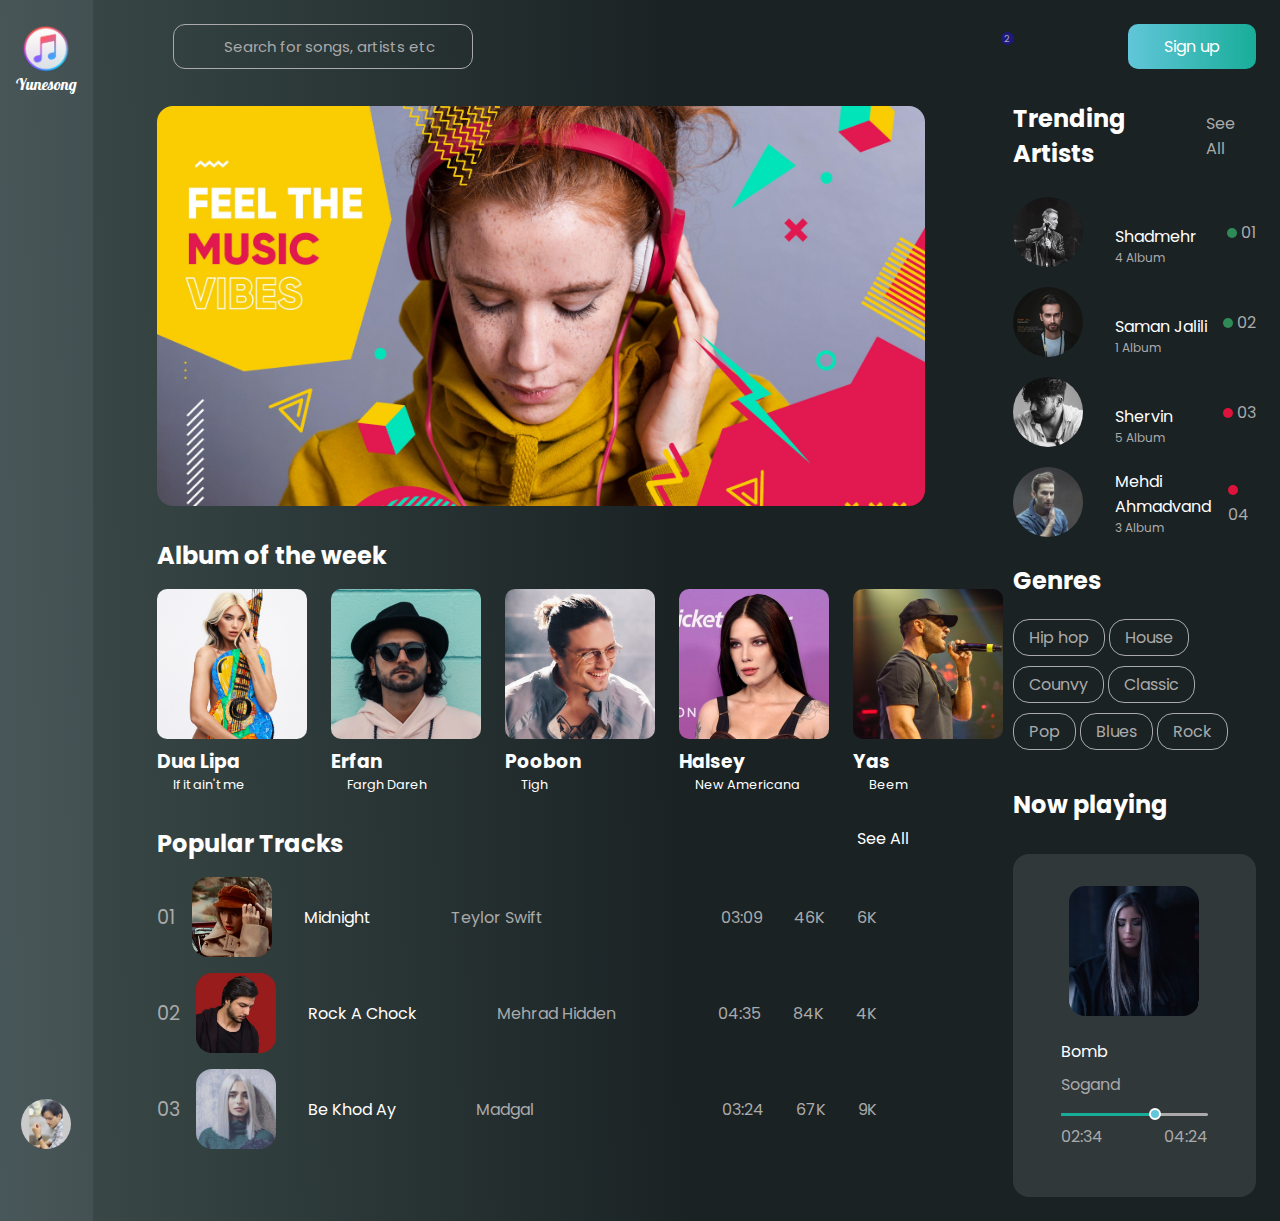
==== index.html @ 443ab4d2 "first change" ====
<!DOCTYPE html>
<html lang="en">
<head>
    <meta charset="UTF-8">
    <meta http-equiv="X-UA-Compatible" content="IE=edge">
    <meta name="viewport" content="width=device-width, initial-scale=1.0">
    <title>Song Website</title>
    <link rel="stylesheet" href="css/style.css">
    <link rel="stylesheet" href="https://cdnjs.cloudflare.com/ajax/libs/font-awesome/6.3.0/css/all.min.css" integrity="sha512-SzlrxWUlpfuzQ+pcUCosxcglQRNAq/DZjVsC0lE40xsADsfeQoEypE+enwcOiGjk/bSuGGKHEyjSoQ1zVisanQ==" crossorigin="anonymous" referrerpolicy="no-referrer" />

</head>
<body>
    <div class="main">
        <div class="sidebar">
            <div class="sidebar_first">
                <div class="logo">  
                    <img src="apple-music-logo-circle-png-28.png" alt="this is a logo">
                    <span class="logo_title">Yunesong</span>
                </div> 
                <ul class="menu">
                    <li><i class="fa-solid fa-house house"></i></li>
                    <li><i class="fa-solid fa-compass"></i></li>
                    <li><i class="fa-solid fa-music"></i></li>
                    <li><i class="fa-solid fa-circle-user"></i></li>
                    <li><i class="fa-solid fa-microphone-lines"></i></li>
                    <li><i class="fa-solid fa-radio"></i></li>
                    <li><i class="fa-solid fa-circle-info"></i></li>
                </ul>
            </div>
            <div class="sidbar_last">
                <div class="profile">
                    <img src="IMG_20220908_030249_601.jpg" alt="this is my profile">
                    <i class="fa-solid fa-door-open"></i>
                </div>
            </div>
        </div>
        <div class="content">
            <div class="search_box">
                <div class="directions">
                    <i class="fa-solid fa-chevron-left"></i>
                    <i class="fa-solid fa-chevron-right"></i>
                </div>
                <div class="form">
                    <i class="fa-solid fa-magnifying-glass search_icon"></i>
                    <input type="search" id="search" name="search" placeholder="Search for songs, artists etc">
                </div>
            </div>
            <div class="main_image"></div>
            <div class="week_album">
                <h2>Album of the week</h2>
                <div class="albums">
                    <div class="single_album">
                        <div class="image_album">
                            <img src="elm050120fobcover0004a-1585330301.jpg" alt="this is a album">
                        </div>
                        <h3>Dua Lipa</h3>
                        <p>If it ain't me</p>
                    </div>
                    <div class="single_album">
                        <div class="image_album">
                            <img src="unnamed.jpg" alt="this is a album">
                        </div>
                        <h3>Erfan</h3>
                        <p>Fargh Dareh</p>
                    </div>
                    <div class="single_album">
                        <div class="image_album">
                            <img src="0b66f3ccb36641d285b8e84d7619d5ed.png" alt="this is a album">
                        </div>
                        <h3>Poobon</h3>
                        <p>Tigh</p>
                    </div>
                    <div class="single_album">
                        <div class="image_album">
                            <img src="halsey-attends-the-2022-bud-light-super-bowl-music-fest-at-crypto.com-arena-in-los-angeles-100222_5.jpg" alt="this is a album">
                        </div>
                        <h3>Halsey</h3>
                        <p>New Americana</p>
                    </div>
                    <div class="single_album">
                        <div class="image_album">
                            <img src="Yas,_Iranian_rapper_live_in_2018_05_(cropped).jpg" alt="this is a album">
                        </div>
                        <h3>Yas</h3>
                        <p>Beem</p>
                    </div>
                    <div class="next_album">
                        <i class="fa-solid fa-chevron-right"></i>  
                    </div>
                </div>
            </div>
            <div class="pop_tracks">
                <div class="title_tracks">    
                    <h2>Popular Tracks</h2>
                    <p>See All</p>
                </div>
                <div class="part_tracks">
                    <div class="popsong_info">
                        <div class="popsong_name">
                            <span>01</span>
                            <div>
                                <img src="cc05201a-9a43-424a-b005-012ad7b79bae-TS_Red_Cover.webp" alt="">
                            </div>
                            <p>Midnight</p>
                        </div>
                        <p class="popsinger_name">Teylor Swift</p>
                    </div>
                    <div class="popsong_user">
                        <div>
                            <i class="fa-solid fa-clock"></i>
                            <span>03:09</span>
                        </div>
                        <div>
                            <i class="fa-solid fa-headphones"></i>
                            <span>46K</span>
                        </div>
                        <div>
                            <i class="fa-regular fa-heart"></i>
                            <span>6K</span>
                        </div>
                        <div>
                            <i class="fa-regular fa-circle-play circle-play"></i>
                        </div>
                    </div>
                </div>
                <div class="part_tracks">
                    <div class="popsong_info">
                        <div class="popsong_name">
                            <span>02</span>
                            <div>
                                <img src="mehrad-hidden-6ec58e5d37ed8d9-photo.jpg" alt="">
                            </div>
                            <p>Rock A Chock</p>
                        </div>
                        <p class="popsinger_name">Mehrad Hidden</p>
                    </div>
                    <div class="popsong_user">
                        <div>
                            <i class="fa-solid fa-clock"></i>
                            <span>04:35</span>
                        </div>
                        <div>
                            <i class="fa-solid fa-headphones"></i>
                            <span>84K</span>
                        </div>
                        <div>
                            <i class="fa-regular fa-heart"></i>
                            <span>4K</span>
                        </div>
                        <div>
                            <i class="fa-regular fa-circle-play circle-play"></i>
                        </div>
                    </div>
                </div>
                <div class="part_tracks">
                    <div class="popsong_info">
                        <div class="popsong_name">
                            <span>03</span>
                            <div>
                                <img src="madgal-new-player.jpg" alt="">
                            </div>
                            <p>Be Khod Ay</p>
                        </div>
                        <p class="popsinger_name">Madgal</p>
                    </div>
                    <div class="popsong_user">
                        <div>
                            <i class="fa-solid fa-clock"></i>
                            <span>03:24</span>
                        </div>
                        <div>
                            <i class="fa-solid fa-headphones"></i>
                            <span>67K</span>
                        </div>
                        <div>
                            <i class="fa-regular fa-heart"></i>
                            <span>9K</span>
                        </div>
                        <div>
                            <i class="fa-regular fa-circle-play circle-play"></i>
                        </div>
                    </div>
                </div>
            </div>
        </div>
        <div class="guide">
            <div class="info">
                <div class="sett_notif">
                    <span class="notif">
                        <i class="fa-solid fa-bell bell"></i>
                        <span>2</span>
                    </span>
                    <span class="setting"><i class="fa-solid fa-gear"></i></span>
                </div>
                <button type="button" class="signup">Sign up</button>
            </div>
            <div class="trend">
                <div class="trend_title">
                    <h2>Trending Artists</h2>
                    <span>See All</span>
                </div>
                <div class="artist">
                    <div class="artist_picture">
                        <img src="Shadmehr.jpg" alt="">
                        <div class="artist_info">
                            <p>Shadmehr</p>
                            <p>4 Album</p>
                        </div>
                    </div>
                    <div class="artist_number">
                        <span class="circle"></span>
                        <span>01</span>
                    </div>
                </div>
                <div class="artist">
                    <div class="artist_picture">
                        <img src="artworks-000437897868-jsxfwo-t500x500.jpg" alt="">
                        <div class="artist_info">
                            <p>Saman Jalili</p>
                            <p>1 Album</p>
                        </div>
                    </div>
                    <div class="artist_number">
                        <span class="circle"></span>
                        <span>02</span>
                    </div>
                </div>
                <div class="artist">
                    <div class="artist_picture"> 
                        <img src="channels4_profile.jpg" alt="">
                        <div class="artist_info">
                            <p>Shervin</p>
                            <p>5 Album</p>
                        </div>
                    </div>
                    <div class="artist_number">
                        <span class="circle" style="background-color: crimson;"></span>
                        <span>03</span>
                    </div> 
                </div>
                <div class="artist">
                    <div class="artist_picture">
                        <img src="ab6761610000e5eb163addab2f22fd4e97300a6f.jpg" alt="">
                        <div class="artist_info">
                            <p>Mehdi Ahmadvand</p>
                            <p>3 Album</p>
                        </div>
                    </div>
                    <div class="artist_number">
                        <span class="circle" style="background-color: crimson;"></span>
                        <span>04</span>
                    </div>
                </div>
            </div>
            <div class="genres">
                <h2 class="genres_title">Genres</h2>
                <span>Hip hop</span>
                <span>House</span>
                <span>Counvy</span>
                <span>Classic</span>
                <span>Pop</span>
                <span>Blues</span>
                <span>Rock</span>
            </div>
            <div class="now_playing">
                <h2 class="now_playing_title">Now playing</h2>
                <div class="music_player">
                    <div class="music_cover">
                        <img src="channels4_profile (1).jpg" alt="">
                    </div>
                    <div class="music_info">
                        <div class="music_name">Bomb</div>
                        <div class="music_singer">
                            <div class="singer_name">Sogand</div>
                            <div class="like_download">
                                <i class="fa-solid fa-download"></i>
                                <i class="fa-solid fa-heart like_button"></i>
                            </div>
                        </div>
                    </div>
                    <div class="music_main">
                        <div class="progress_tape">
                            <span class="circle_tape"></span>
                            <span class="main_progress"></span>
                        </div>
                        <div class="music_time">
                            <span class="start">02:34</span>
                            <span class="end">04:24</span>
                        </div>
                        <div class="music_control">
                            <i class="fa-solid fa-shuffle"></i>
                            <i class="fa-solid fa-backward-step"></i>
                            <i class="fa-regular fa-circle-pause pause"></i>
                            <i class="fa-solid fa-forward-step"></i>
                            <i class="fa-solid fa-repeat"></i>
                        </div>
                    </div>
                </div>
            </div>
        </div>
    </div>
    <!-- <i class="fa-solid fa-gear"></i>
    <i class="fa-solid fa-bell"></i>
    <i class="fa-solid fa-magnifying-glass"></i>
    <i class="fa-solid fa-chevron-left"></i>
    <i class="fa-solid fa-chevron-right"></i>
    <i class="fa-solid fa-house"></i>
    <i class="fa-solid fa-compass"></i>
    <i class="fa-solid fa-folder-music"></i>
    <i class="fa-solid fa-music"></i>
    <i class="fa-solid fa-square-user"></i>
    <i class="fa-solid fa-microphone-lines"></i>
    <i class="fa-solid fa-radio"></i>
    <i class="fa-solid fa-door-open"></i>
    <i class="fa-solid fa-headphones"></i>
    <i class="fa-solid fa-heart"></i>
    <i class="fa-solid fa-clock"></i>
    <i class="fa-regular fa-circle-play"></i>
    <i class="fa-regular fa-heart"></i>
    <i class="fa-regular fa-circle-pause"></i>
    <i class="fa-solid fa-forward-step"></i>
    <i class="fa-solid fa-backward-step"></i>
    <i class="fa-solid fa-repeat"></i>
    <i class="fa-solid fa-shuffle"></i>
    <i class="fa-solid fa-download"></i> -->
</body>
</html>
---- css/style.css ----
@import url('https://fonts.googleapis.com/css2?family=Poppins:wght@100;200;300;400;500;600;700;800;900&display=swap');
@import url('https://fonts.googleapis.com/css2?family=Lobster&display=swap');
* {
    margin: 0;
    padding: 0;
    box-sizing: border-box;
}

body {
    font-family: 'Poppins', sans-serif;
}

.main {
    background-image: linear-gradient(89deg, rgb(61, 77, 76) 0%, rgb(26, 34, 36) 53%);
    /* height: 100vh; */
    display: flex;
    /* width: 100%; */
}

.sidebar {
    display: flex;
    flex-direction: column;
    align-items: center;
    justify-content: space-between;
    width: 10%;
    padding: 1.5rem 0 2.5rem 0;
    background-color: rgba(175, 174, 204, 0.1);
}

.logo {
    cursor: pointer;
    display: flex;
    flex-direction: column;
    align-items: center;
}

.logo img {
    width: 50px;
}

.logo .logo_title {
    font-family: 'Lobster';
    color: #fff;
}

.sidebar .sidebar_first .menu {
    display: flex;
    flex-direction: column;
    align-items: center;
    /* padding: 1rem; */
    list-style-type: none;
    margin: 2rem 0;
}

.sidebar .profile {
    display: flex;
    flex-direction: column;
    align-items: center;
    margin-top: 4rem;
}

.sidebar .profile img {
    cursor: pointer;
    width: 50px;
    border-radius: 50%;
    margin: 2rem 0;
}

.sidebar .menu li {
    margin: 1rem 0;
    cursor: pointer;
}

.sidebar .menu li:hover i {
    color: #61c6d9;
}

.sidebar .menu i {
    color: #e2e5de;
    font-size: 1.3rem;
    transition: 0.2s;
}

/* .sidebar .menu .house {
    color: #61c6d9;
} */

.sidebar .profile i {
    cursor: pointer;
    color: #e2e5de;
    font-size: 1.3rem;
}

.content {
    width: 60%;
    margin: 0 4rem;
    padding: 1.5rem 0;
}

.content .main_image {
    width: 100%;
    height: 400px;
    background-image: url('../4361133.jpg');
    background-repeat: no-repeat;
    background-size: cover;
    border-radius: 1rem;
}

.content .week_album {
    color: #fff;
    margin-top: 2rem;
}

.week_album h2 {
    margin-bottom: 1rem;
}

.content .week_album .albums .single_album {
    margin-right: 1.5rem;
}

.single_album .image_album {
    width: 150px;
    height: 150px;
    overflow: hidden;
    border-radius: 10px;
}

.single_album h3 {
    margin-top: 0.5rem;
}

.single_album .image_album img {
    width: 150px;
}

.single_album p {
    font-size: 0.8rem;
}

.content .week_album .albums {
    display: flex;
}

.albums .next_album {
    width: 50px;
    height: 150px;
    background: rgba( 255, 255, 255, 0.1 );
    box-shadow: 0 8px 32px 0 rgba( 31, 38, 135, 0.37 );
    backdrop-filter: blur( 9.5px );
    -webkit-backdrop-filter: blur( 9.5px );
    border-radius: 5px;
    color: #aaaaaa;
    font-size: 1.3rem;
    text-align: center;
    line-height: 150px;
    cursor: pointer;
}

.content .pop_tracks {
    margin-top: 2rem;
}

.pop_tracks > div {
    margin: 1rem 0;
}

.pop_tracks .title_tracks {
    display: flex;
    justify-content: space-between;
    color: #fff;
}

.pop_tracks .part_tracks {
    display: flex;
    justify-content: space-between;
    color: #aaaaaa;
}

.pop_tracks .part_tracks .popsong_info {
    display: flex;
    align-items: center;
}

.popsong_info .popsinger_name {
    margin: 0 4rem;
}

.popsong_info .popsong_name {
    display: flex;
    align-items: center;
}

.popsong_name div, p {
    margin: 0 1rem;
}

.popsong_name span {
    font-size: 1.2rem;
}

.popsong_name p {
    color: #fff;
}

.popsong_name div {
    width: 80px;
    height: 80px;
    background-size: cover;
    overflow: hidden;
    border-radius: 1rem;
}

.popsong_name img {
    width: 80px;
}

.part_tracks .popsong_user {
    display: flex;
    align-items: center;
}

.popsong_user i {
    cursor: pointer;
}

.popsong_user div {
    margin: 0 1rem;
}

.popsong_user .circle-play {
    font-size: 2rem;
}

.search_box {
    display: flex;
    align-items: center;
    margin-bottom: 2rem ;
}

.search_box .form {
    position: relative;
    height: 50px;
    width: 300px;
}

.search_box .form .search_icon {
    cursor: pointer;
    position: absolute;
    left: 30px;
    top: 14px;
    z-index: 1;
}

#search {
    padding: 10px 10px 10px 50px;
    margin: 0 1rem;
    position: absolute;
    left: 0;
    top: 0;
    font-size: 15px;
    font-family: 'Poppins', sans-serif;
    border-radius: 12px;
    width: 300px;
    background-color: transparent;
    border: 1px solid #aaaaaa;
    outline: none;
    color: #fff;
}

::placeholder {
    color: #aaaaaa;
}

.search_box i {
    color: #aaaaaa;
    font-size: 1.1rem;
}

.guide {
    /* display: flex;
    flex-direction: column;
    align-items: center; */
    width: 30%;
    padding: 1.5rem;
}

.info {
    display: flex;
    align-items: center;
    justify-content: space-between;
}

.info .sett_notif > span {
    margin-right: 1.5rem;
}

.info .signup {
    cursor: pointer;
    border: none;
    background-image: linear-gradient(90deg, #61c6d9, #18ad99);
    font-family: 'Poppins';
    font-size: 1rem;
    color: #fff;
    padding: 10px 36px;
    border-radius: 10px;
    margin-left: 3rem;
}

.info i {
    font-size: 1.3rem;
    color: #aaaaaa;
    cursor: pointer;
}

.info .notif {
    position: relative;
}

.notif span {
    width: 13px;
    height: 13px;
    background-color: rgb(29, 25, 125);
    color: #aaaaaa;
    font-size: 0.6rem;
    border-radius: 50%;
    text-align: center;
    line-height: 13px;
    position: absolute;
    right: -1px;
    top: -5px;
}

.trend {
    width: 100%;
    display: flex;
    flex-direction: column;
}

.trend .trend_title {
    display: flex;
    justify-content: space-between;
    align-items: center;
    margin: 2rem 0 1rem 0;
}

.trend_title h2 {
    color: #fff;
}

.trend_title span {
    color: #aaaaaa;
}

.trend .artist {
    width: 100%;
    height: 100px;
    display: flex;
    justify-content: space-between;
    align-items: center;
    height: 80px;
    margin: 5px 0;
}

.artist .artist_picture {
    display: flex;
    align-items: flex-end;
}

.artist .artist_picture .artist_info p:last-child {
    font-size: 12px;
}

.artist .artist_number:last-child {
    color: #aaaaaa;
}

.artist .artist_number .circle {
    display: inline-block;
    width: 10px;
    height: 10px;
    border-radius: 50%;
    background-color: seagreen;
}

.trend .artist .artist_picture img {
    width: 70px;
    border-radius: 50%;
    margin-right: 1rem;
}

.artist .artist_info :last-child {
    color: #aaaaaa;
}

.artist .artist_info :first-child {
    color: #fff;
}

.genres {
    
}

.genres h2 {
    color: #fff;
    margin: 1rem 0;
}

.genres span {
    cursor: pointer;
    display: inline-block;
    color: #aaaaaa;
    border: 1px solid #aaaaaa;
    border-radius: 1rem;
    padding: 5px 15px;
    margin: 5px 0;
    font-size: 16px;
    transition: 0.2s;
}
.genres span:hover {
    background-color: #18ad99;
    border: none;
    color: #fff;
}


.now_playing {
   /* margin-top: 4rem;  */
}

.now_playing .now_playing_title {
    color: #fff;
    margin: 2rem 0;
}

.music_player {
    width: 100%;
    padding: 2rem 3rem;
    border-radius: 1rem;
    text-align: center;
    background-color: rgba( 255, 255, 255, 0.1 );
}

.music_player i {
    cursor: pointer;
}

.music_player .music_cover img {
    width: 130px;
    border-radius: 1rem;
}

.music_info {
    margin: 1rem 0;
}

.music_info .music_name {
    display: flex;
    justify-content: flex-start;
    color: #fff;
    margin: 0.5rem 0;
}

.music_info .music_singer {
    display: flex;
    justify-content: space-between;
    color: #aaaaaa;
}

.music_singer .like_download i {
    margin-left: 0.5rem;
}

.like_download .like_button {
    transition: 0.2s;
}

.like_download .like_button:hover {
    color: #da3135;
}

.progress_tape {
    height: 3px;
    background-color: #aaaaaa;
    border-radius: 1rem;
    position: relative;
}

.progress_tape .circle_tape {
    display: inline-block;
    width: 12px;
    height: 12px;
    border-radius: 50%;
    background-color: #61c6d9;
    border: 2px solid #fff;
    position: absolute;
    top: -5px;
    left: 60%;
}

.progress_tape .main_progress {
    width: 60%;
    height: 3px;
    position: absolute;
    background-color: #18ad99;
    top: 0;
    left: 0;
    border-radius: 1rem 0 0 1rem;
}

.music_main .music_time {
    display: flex;
    justify-content: space-between;
    color: #aaaaaa;
    margin: 0.5rem 0 1rem 0;
}

.music_main .music_control  {
    display: flex;
    justify-content: space-between;
    align-items: center;
    color: #aaaaaa;
}

.music_control i.pause {
    font-size: 2.5rem;
    /* border: 3px solid #61c6d9;
    border-radius: 50%; */
}
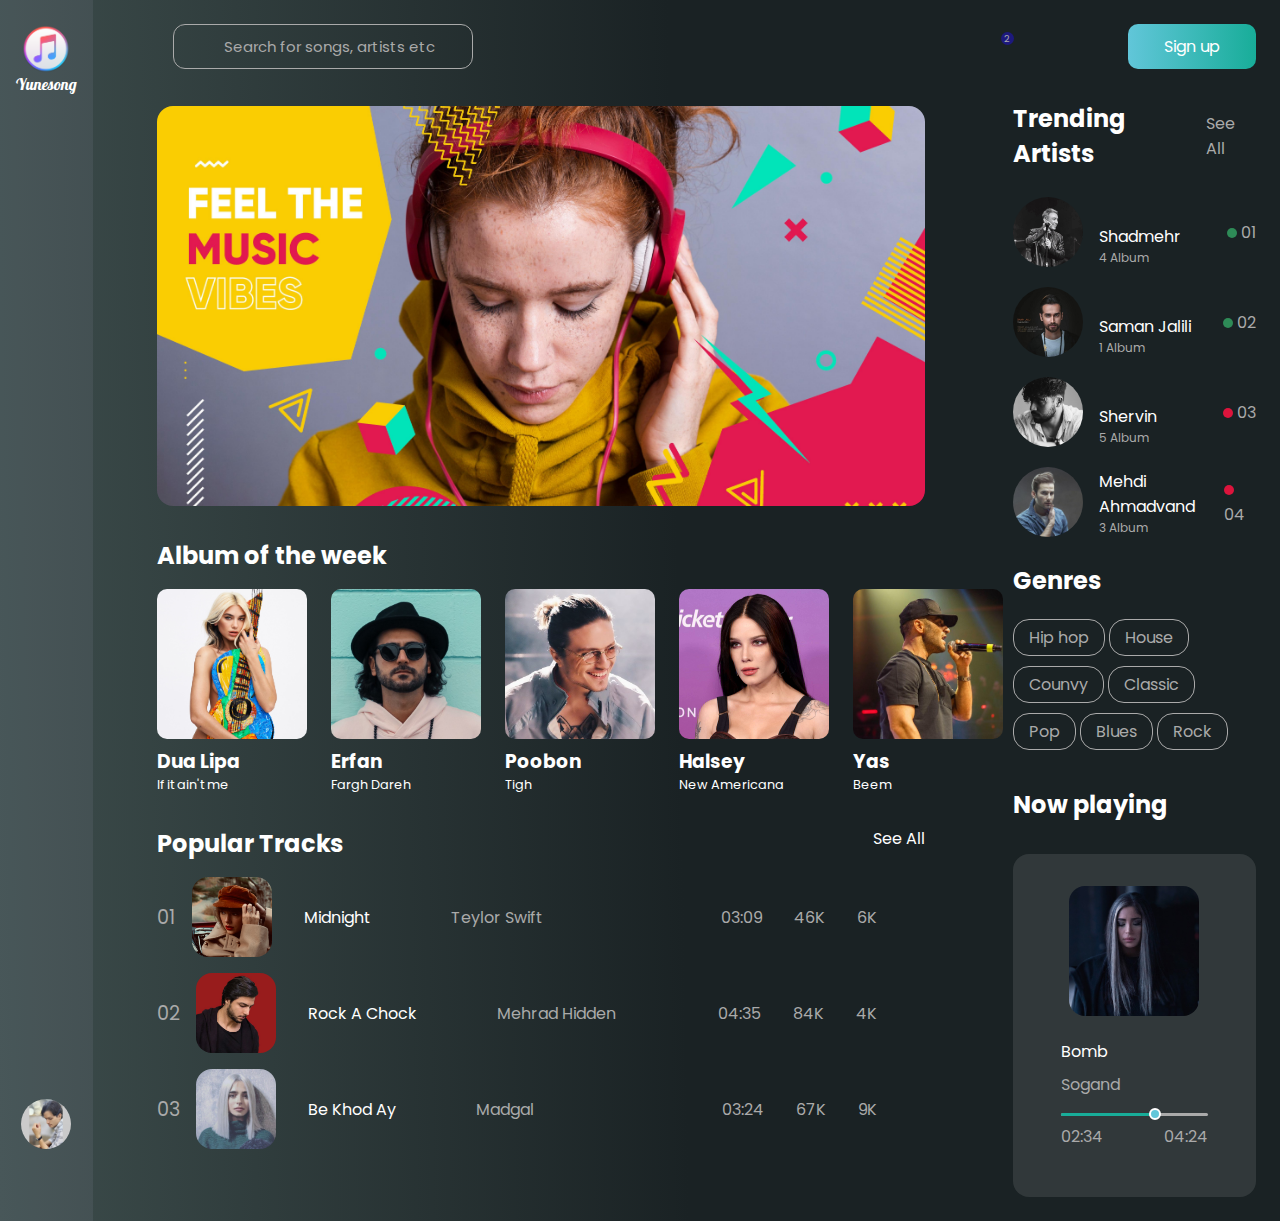
==== commit a3ae8429: "second change" ====
--- a/index.html
+++ b/index.html
@@ -299,29 +299,5 @@
             </div>
         </div>
     </div>
-    <!-- <i class="fa-solid fa-gear"></i>
-    <i class="fa-solid fa-bell"></i>
-    <i class="fa-solid fa-magnifying-glass"></i>
-    <i class="fa-solid fa-chevron-left"></i>
-    <i class="fa-solid fa-chevron-right"></i>
-    <i class="fa-solid fa-house"></i>
-    <i class="fa-solid fa-compass"></i>
-    <i class="fa-solid fa-folder-music"></i>
-    <i class="fa-solid fa-music"></i>
-    <i class="fa-solid fa-square-user"></i>
-    <i class="fa-solid fa-microphone-lines"></i>
-    <i class="fa-solid fa-radio"></i>
-    <i class="fa-solid fa-door-open"></i>
-    <i class="fa-solid fa-headphones"></i>
-    <i class="fa-solid fa-heart"></i>
-    <i class="fa-solid fa-clock"></i>
-    <i class="fa-regular fa-circle-play"></i>
-    <i class="fa-regular fa-heart"></i>
-    <i class="fa-regular fa-circle-pause"></i>
-    <i class="fa-solid fa-forward-step"></i>
-    <i class="fa-solid fa-backward-step"></i>
-    <i class="fa-solid fa-repeat"></i>
-    <i class="fa-solid fa-shuffle"></i>
-    <i class="fa-solid fa-download"></i> -->
 </body>
 </html>--- a/css/style.css
+++ b/css/style.css
@@ -191,7 +191,7 @@
     align-items: center;
 }
 
-.popsong_name div, p {
+.popsong_name div, .popsong_name p {
     margin: 0 1rem;
 }
 
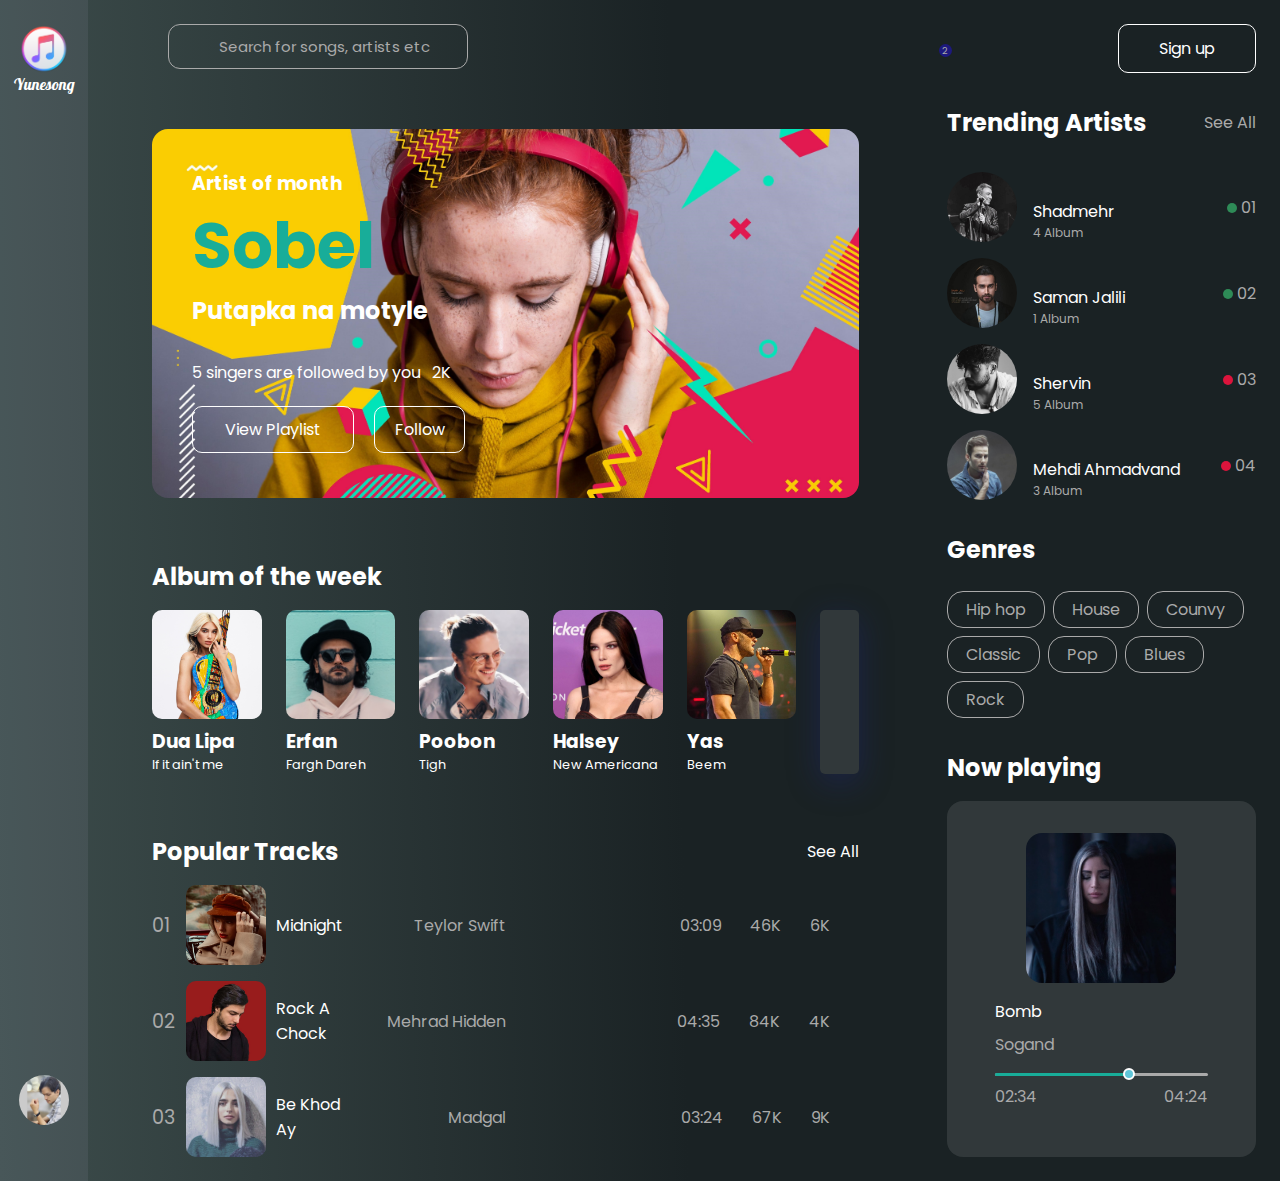
==== commit 1623e179: "source problem change" ====
--- a/index.html
+++ b/index.html
@@ -10,27 +10,27 @@
 
 </head>
 <body>
-    <div class="main">
+    <main class="main">
         <div class="sidebar">
-            <div class="sidebar_first">
+            <div class="sidebar_top">
                 <div class="logo">  
-                    <img src="apple-music-logo-circle-png-28.png" alt="this is a logo">
+                    <img src="images/apple-music-logo-circle-png-28.png" alt="this is a logo">
                     <span class="logo_title">Yunesong</span>
                 </div> 
                 <ul class="menu">
-                    <li><i class="fa-solid fa-house house"></i></li>
-                    <li><i class="fa-solid fa-compass"></i></li>
-                    <li><i class="fa-solid fa-music"></i></li>
-                    <li><i class="fa-solid fa-circle-user"></i></li>
-                    <li><i class="fa-solid fa-microphone-lines"></i></li>
-                    <li><i class="fa-solid fa-radio"></i></li>
-                    <li><i class="fa-solid fa-circle-info"></i></li>
+                    <li><a href="#"><i class="fa-solid fa-house"></i></a></li>
+                    <li><a href="#"><i class="fa-solid fa-compass"></i></a></li>
+                    <li><a href="#"><i class="fa-solid fa-music"></i></a></li>
+                    <li><a href="#"><i class="fa-solid fa-circle-user"></i></a></li>
+                    <li><a href="#"><i class="fa-solid fa-microphone-lines"></i></a></li>
+                    <li><a href="#"><i class="fa-solid fa-radio"></i></a></li>
+                    <li><a href="#"><i class="fa-solid fa-circle-info"></i></a></li>
                 </ul>
             </div>
-            <div class="sidbar_last">
+            <div class="sidebar_bottom">
                 <div class="profile">
-                    <img src="IMG_20220908_030249_601.jpg" alt="this is my profile">
-                    <i class="fa-solid fa-door-open"></i>
+                    <img src="images/IMG_20220908_030249_601.jpg" alt="this is my profile">
+                    <a href="#"><i class="fa-solid fa-door-open"></i></a>
                 </div>
             </div>
         </div>
@@ -41,45 +41,54 @@
                     <i class="fa-solid fa-chevron-right"></i>
                 </div>
                 <div class="form">
-                    <i class="fa-solid fa-magnifying-glass search_icon"></i>
-                    <input type="search" id="search" name="search" placeholder="Search for songs, artists etc">
-                </div>
-            </div>
-            <div class="main_image"></div>
+                    <div class="search_icon"><i class="fa-solid fa-magnifying-glass"></i></div>
+                    <input type="text" id="search" name="search" placeholder="Search for songs, artists etc" autocomplete="off">
+                </div>
+            </div>
+            <div class="main_image">
+                <h3>Artist of month</h3>
+                <h1>Sobel</h1>
+                <h2>Putapka na motyle</h2>                
+                <p class="history">5 singers are followed by you<span><i class="fa-solid fa-heart like_button"></i> 2K</span></p>
+                <div class="buttons">
+                    <a href="#" class="view">View Playlist</a>
+                    <a href="#" class="follow">Follow</a>
+                </div>
+            </div>
             <div class="week_album">
                 <h2>Album of the week</h2>
                 <div class="albums">
                     <div class="single_album">
                         <div class="image_album">
-                            <img src="elm050120fobcover0004a-1585330301.jpg" alt="this is a album">
+                            <img src="images/elm050120fobcover0004a-1585330301.jpg" alt="this is a album">
                         </div>
                         <h3>Dua Lipa</h3>
                         <p>If it ain't me</p>
                     </div>
                     <div class="single_album">
                         <div class="image_album">
-                            <img src="unnamed.jpg" alt="this is a album">
+                            <img src="images/unnamed.jpg" alt="this is a album">
                         </div>
                         <h3>Erfan</h3>
                         <p>Fargh Dareh</p>
                     </div>
                     <div class="single_album">
                         <div class="image_album">
-                            <img src="0b66f3ccb36641d285b8e84d7619d5ed.png" alt="this is a album">
+                            <img src="images/0b66f3ccb36641d285b8e84d7619d5ed.png" alt="this is a album">
                         </div>
                         <h3>Poobon</h3>
                         <p>Tigh</p>
                     </div>
                     <div class="single_album">
                         <div class="image_album">
-                            <img src="halsey-attends-the-2022-bud-light-super-bowl-music-fest-at-crypto.com-arena-in-los-angeles-100222_5.jpg" alt="this is a album">
+                            <img src="images/halsey-attends-the-2022-bud-light-super-bowl-music-fest-at-crypto.com-arena-in-los-angeles-100222_5.jpg" alt="this is a album">
                         </div>
                         <h3>Halsey</h3>
                         <p>New Americana</p>
                     </div>
                     <div class="single_album">
                         <div class="image_album">
-                            <img src="Yas,_Iranian_rapper_live_in_2018_05_(cropped).jpg" alt="this is a album">
+                            <img src="images/Yas,_Iranian_rapper_live_in_2018_05_(cropped).jpg" alt="this is a album">
                         </div>
                         <h3>Yas</h3>
                         <p>Beem</p>
@@ -97,9 +106,9 @@
                 <div class="part_tracks">
                     <div class="popsong_info">
                         <div class="popsong_name">
-                            <span>01</span>
-                            <div>
-                                <img src="cc05201a-9a43-424a-b005-012ad7b79bae-TS_Red_Cover.webp" alt="">
+                            <div class="song_number">01</div>
+                            <div class="track_image">
+                                <img src="images/cc05201a-9a43-424a-b005-012ad7b79bae-TS_Red_Cover.webp" alt="">
                             </div>
                             <p>Midnight</p>
                         </div>
@@ -126,9 +135,9 @@
                 <div class="part_tracks">
                     <div class="popsong_info">
                         <div class="popsong_name">
-                            <span>02</span>
-                            <div>
-                                <img src="mehrad-hidden-6ec58e5d37ed8d9-photo.jpg" alt="">
+                            <div class="song_number">02</div>
+                            <div class="track_image">
+                                <img src="images/mehrad-hidden-6ec58e5d37ed8d9-photo.jpg" alt="">
                             </div>
                             <p>Rock A Chock</p>
                         </div>
@@ -155,9 +164,9 @@
                 <div class="part_tracks">
                     <div class="popsong_info">
                         <div class="popsong_name">
-                            <span>03</span>
-                            <div>
-                                <img src="madgal-new-player.jpg" alt="">
+                            <div class="song_number">03</div>
+                            <div class="track_image">
+                                <img src="images/madgal-new-player.jpg" alt="">
                             </div>
                             <p>Be Khod Ay</p>
                         </div>
@@ -186,13 +195,13 @@
         <div class="guide">
             <div class="info">
                 <div class="sett_notif">
-                    <span class="notif">
+                    <div class="notif">
                         <i class="fa-solid fa-bell bell"></i>
                         <span>2</span>
-                    </span>
-                    <span class="setting"><i class="fa-solid fa-gear"></i></span>
-                </div>
-                <button type="button" class="signup">Sign up</button>
+                    </div>
+                    <div class="setting"><i class="fa-solid fa-gear"></i></div>
+                </div>
+                <a class="signup">Sign up</a>
             </div>
             <div class="trend">
                 <div class="trend_title">
@@ -201,7 +210,7 @@
                 </div>
                 <div class="artist">
                     <div class="artist_picture">
-                        <img src="Shadmehr.jpg" alt="">
+                        <img src="images/Shadmehr.jpg" alt="">
                         <div class="artist_info">
                             <p>Shadmehr</p>
                             <p>4 Album</p>
@@ -214,7 +223,7 @@
                 </div>
                 <div class="artist">
                     <div class="artist_picture">
-                        <img src="artworks-000437897868-jsxfwo-t500x500.jpg" alt="">
+                        <img src="images/artworks-000437897868-jsxfwo-t500x500.jpg" alt="">
                         <div class="artist_info">
                             <p>Saman Jalili</p>
                             <p>1 Album</p>
@@ -227,46 +236,48 @@
                 </div>
                 <div class="artist">
                     <div class="artist_picture"> 
-                        <img src="channels4_profile.jpg" alt="">
+                        <img src="images/channels4_profile.jpg" alt="">
                         <div class="artist_info">
                             <p>Shervin</p>
                             <p>5 Album</p>
                         </div>
                     </div>
                     <div class="artist_number">
-                        <span class="circle" style="background-color: crimson;"></span>
+                        <span class="circle"></span>
                         <span>03</span>
                     </div> 
                 </div>
                 <div class="artist">
                     <div class="artist_picture">
-                        <img src="ab6761610000e5eb163addab2f22fd4e97300a6f.jpg" alt="">
+                        <img src="images/ab6761610000e5eb163addab2f22fd4e97300a6f.jpg" alt="">
                         <div class="artist_info">
                             <p>Mehdi Ahmadvand</p>
                             <p>3 Album</p>
                         </div>
                     </div>
                     <div class="artist_number">
-                        <span class="circle" style="background-color: crimson;"></span>
+                        <span class="circle"></span>
                         <span>04</span>
                     </div>
                 </div>
             </div>
             <div class="genres">
                 <h2 class="genres_title">Genres</h2>
-                <span>Hip hop</span>
-                <span>House</span>
-                <span>Counvy</span>
-                <span>Classic</span>
-                <span>Pop</span>
-                <span>Blues</span>
-                <span>Rock</span>
+                <div class="genres_box">
+                    <span>Hip hop</span>
+                    <span>House</span>
+                    <span>Counvy</span>
+                    <span>Classic</span>
+                    <span>Pop</span>
+                    <span>Blues</span>
+                    <span>Rock</span>
+                </div>
             </div>
             <div class="now_playing">
                 <h2 class="now_playing_title">Now playing</h2>
                 <div class="music_player">
                     <div class="music_cover">
-                        <img src="channels4_profile (1).jpg" alt="">
+                        <img src="images/channels4_profile (1).jpg" alt="">
                     </div>
                     <div class="music_info">
                         <div class="music_name">Bomb</div>
@@ -298,6 +309,6 @@
                 </div>
             </div>
         </div>
-    </div>
+    </main>
 </body>
 </html>--- a/css/style.css
+++ b/css/style.css
@@ -11,30 +11,29 @@
 }
 
 .main {
-    background-image: linear-gradient(89deg, rgb(61, 77, 76) 0%, rgb(26, 34, 36) 53%);
-    /* height: 100vh; */
-    display: flex;
-    /* width: 100%; */
-}
+    background: linear-gradient(89deg, rgb(61, 77, 76) 0%, rgb(26, 34, 36) 53%);
+    display: flex;
+}
+
+/* start sidebar */
 
 .sidebar {
     display: flex;
     flex-direction: column;
     align-items: center;
     justify-content: space-between;
-    width: 10%;
-    padding: 1.5rem 0 2.5rem 0;
+    flex-basis: 6rem;
+    padding: 1.5rem 0;
     background-color: rgba(175, 174, 204, 0.1);
 }
 
-.logo {
-    cursor: pointer;
+.sidebar_top .logo {
     display: flex;
     flex-direction: column;
     align-items: center;
 }
 
-.logo img {
+.sidebar_top .logo img {
     width: 50px;
 }
 
@@ -43,108 +42,209 @@
     color: #fff;
 }
 
-.sidebar .sidebar_first .menu {
+.sidebar .sidebar_top .menu {
     display: flex;
     flex-direction: column;
     align-items: center;
-    /* padding: 1rem; */
     list-style-type: none;
-    margin: 2rem 0;
-}
-
-.sidebar .profile {
+    margin-top: 3rem;
+}
+
+.sidebar_bottom .profile {
     display: flex;
     flex-direction: column;
     align-items: center;
-    margin-top: 4rem;
-}
-
-.sidebar .profile img {
+}
+
+.sidebar_bottom .profile img {
     cursor: pointer;
     width: 50px;
     border-radius: 50%;
-    margin: 2rem 0;
-}
-
-.sidebar .menu li {
-    margin: 1rem 0;
-    cursor: pointer;
-}
-
-.sidebar .menu li:hover i {
-    color: #61c6d9;
-}
-
-.sidebar .menu i {
+    margin-bottom: 2rem;
+}
+
+.sidebar_top .menu i {
+    margin-bottom: 2rem;
+    cursor: pointer;
     color: #e2e5de;
     font-size: 1.3rem;
     transition: 0.2s;
 }
 
-/* .sidebar .menu .house {
+.sidebar_top .menu i:hover {
     color: #61c6d9;
-} */
-
-.sidebar .profile i {
+}
+
+.sidebar_bottom .profile i {
     cursor: pointer;
     color: #e2e5de;
     font-size: 1.3rem;
 }
 
+.sidebar_bottom .profile i:hover {
+    color: #61c6d9;
+}
+
+/* finish sidebar */
+
+
+/* start content */
+
 .content {
-    width: 60%;
-    margin: 0 4rem;
-    padding: 1.5rem 0;
-}
+    display: flex;
+    flex-direction: column;
+    justify-content: space-between;
+    flex-basis: 70%;
+    padding: 1.5rem 4rem;
+}
+
+/* start search box */
+
+.content .search_box {
+    display: flex;
+    align-items: center;
+}
+
+.search_box .form {
+    position: relative;
+    width: 300px;
+    margin: 0 1rem;
+}
+
+.form #search {
+    width: 100%;
+    padding: 10px;
+    text-indent: 40px;
+    font-size: 15px;
+    font-family: 'Poppins', sans-serif;
+    border-radius: 12px;
+    background-color: transparent;
+    border: 1px solid #aaaaaa;
+    outline: none;
+    color: #fff;
+}
+
+input#search::placeholder {
+    color: #aaaaaa;
+}
+
+
+.search_box .form .search_icon {
+    position: absolute;
+    left: 20px;
+    top: 10px;
+}
+
+.search_box i {
+    cursor: pointer;
+    color: #aaaaaa;
+    font-size: 1.1rem;
+}
+
+/* start main image */
 
 .content .main_image {
-    width: 100%;
-    height: 400px;
-    background-image: url('../4361133.jpg');
+    /* width: 100%; */
+    /* height: 400px; */
+    padding: 2.5rem;
+    background-image: url('../images/4361133.jpg');
     background-repeat: no-repeat;
     background-size: cover;
+    background-position: center;
     border-radius: 1rem;
-}
+    margin: 2rem 0;
+}
+.main_image h2, .main_image h3 {
+    color: #fff;
+}
+
+.main_image h1 {
+    font-size: 4rem;
+    color: #18ad99;
+}
+
+.main_image .history {
+    margin: 2rem 0 1rem 0;
+    color: #fff;
+}
+
+.history span {
+    margin: 0 0.5rem;
+}
+
+.main_image .buttons {
+    padding: 1rem 0;
+}
+
+.buttons a {
+    /* display: inline-block; */
+    position: relative;
+    color: #fff;
+    border: 1px solid #fff;
+    margin-right: 1rem;
+    border-radius: 10px;
+    text-decoration: none;
+    transition: all 0.2s;
+    background: transparent;
+    overflow: hidden;
+}
+
+.buttons .view {
+    padding: 0.7rem 2rem;
+}
+
+.buttons .follow {
+    padding: 0.7rem 1.2rem;
+}
+
+.buttons a:hover {
+    background-color: #61c6d9;
+}
+
+/* start week album */
 
 .content .week_album {
     color: #fff;
-    margin-top: 2rem;
 }
 
 .week_album h2 {
     margin-bottom: 1rem;
 }
 
-.content .week_album .albums .single_album {
+.content .week_album .albums {
+    display: flex;
+}
+
+.week_album .albums .single_album {
     margin-right: 1.5rem;
+    flex-basis: 20%;
+    min-width: 0;
 }
 
 .single_album .image_album {
-    width: 150px;
-    height: 150px;
+    width: 100%;
     overflow: hidden;
     border-radius: 10px;
 }
 
+.image_album img {
+    width: 100%;
+    vertical-align: bottom;
+}
+
 .single_album h3 {
     margin-top: 0.5rem;
 }
 
-.single_album .image_album img {
-    width: 150px;
-}
-
 .single_album p {
     font-size: 0.8rem;
 }
 
-.content .week_album .albums {
-    display: flex;
-}
-
 .albums .next_album {
-    width: 50px;
-    height: 150px;
+    display: flex;
+    justify-content: center;
+    align-items: center;
+    flex-basis: 50px;
     background: rgba( 255, 255, 255, 0.1 );
     box-shadow: 0 8px 32px 0 rgba( 31, 38, 135, 0.37 );
     backdrop-filter: blur( 9.5px );
@@ -152,136 +252,98 @@
     border-radius: 5px;
     color: #aaaaaa;
     font-size: 1.3rem;
-    text-align: center;
-    line-height: 150px;
-    cursor: pointer;
-}
+    cursor: pointer;
+}
+
+/* start popular tracks */
 
 .content .pop_tracks {
     margin-top: 2rem;
 }
 
-.pop_tracks > div {
-    margin: 1rem 0;
-}
-
 .pop_tracks .title_tracks {
     display: flex;
     justify-content: space-between;
+    align-items: center;
     color: #fff;
 }
 
 .pop_tracks .part_tracks {
     display: flex;
     justify-content: space-between;
-    color: #aaaaaa;
-}
-
-.pop_tracks .part_tracks .popsong_info {
-    display: flex;
-    align-items: center;
+    margin-top: 1rem;
+    color: #aaaaaa;
+}
+
+.part_tracks .popsong_info {
+    display: flex;
+    justify-content: space-between;
+    align-items: center;
+    flex-basis: 50%;
+}
+
+.popsong_info .popsong_name {
+    display: flex;
+    align-items: center;
+    flex-basis: 60%;
 }
 
 .popsong_info .popsinger_name {
-    margin: 0 4rem;
-}
-
-.popsong_info .popsong_name {
-    display: flex;
-    align-items: center;
-}
-
-.popsong_name div, .popsong_name p {
-    margin: 0 1rem;
-}
-
-.popsong_name span {
+    flex-basis: 40%;
+    text-align: right;
+}
+
+.popsong_name > p {
+    color: #fff;
+    flex-basis: 50%;
+    margin-left: 10px;
+}
+
+.popsong_name .song_number {
     font-size: 1.2rem;
-}
-
-.popsong_name p {
-    color: #fff;
-}
-
-.popsong_name div {
-    width: 80px;
-    height: 80px;
-    background-size: cover;
+    flex-basis: 1.5rem;
+    flex-shrink: 0;
+}
+
+.popsong_name .track_image {
+    flex-basis: 80px;
+    flex-shrink: 0;
     overflow: hidden;
-    border-radius: 1rem;
+    border-radius: 10px;
+    margin-left: 10px;
 }
 
 .popsong_name img {
-    width: 80px;
+    width: 100%;
+    vertical-align: bottom;
 }
 
 .part_tracks .popsong_user {
     display: flex;
-    align-items: center;
+    justify-content: flex-end;
+    align-items: center;
+    flex-basis: 50%;
+}
+
+.popsong_user > div {
+    margin-left: 1.8rem;
 }
 
 .popsong_user i {
     cursor: pointer;
-}
-
-.popsong_user div {
-    margin: 0 1rem;
 }
 
 .popsong_user .circle-play {
     font-size: 2rem;
 }
 
-.search_box {
-    display: flex;
-    align-items: center;
-    margin-bottom: 2rem ;
-}
-
-.search_box .form {
-    position: relative;
-    height: 50px;
-    width: 300px;
-}
-
-.search_box .form .search_icon {
-    cursor: pointer;
-    position: absolute;
-    left: 30px;
-    top: 14px;
-    z-index: 1;
-}
-
-#search {
-    padding: 10px 10px 10px 50px;
-    margin: 0 1rem;
-    position: absolute;
-    left: 0;
-    top: 0;
-    font-size: 15px;
-    font-family: 'Poppins', sans-serif;
-    border-radius: 12px;
-    width: 300px;
-    background-color: transparent;
-    border: 1px solid #aaaaaa;
-    outline: none;
-    color: #fff;
-}
-
-::placeholder {
-    color: #aaaaaa;
-}
-
-.search_box i {
-    color: #aaaaaa;
-    font-size: 1.1rem;
-}
+/* start the right part of the website */
 
 .guide {
-    /* display: flex;
+    display: flex;
     flex-direction: column;
-    align-items: center; */
-    width: 30%;
+    justify-content: space-between;
+    flex-basis: 30%;
     padding: 1.5rem;
 }
 
@@ -291,26 +353,39 @@
     justify-content: space-between;
 }
 
-.info .sett_notif > span {
+.sett_notif {
+    display: flex;
+}
+
+.info .sett_notif > div {
     margin-right: 1.5rem;
 }
 
 .info .signup {
     cursor: pointer;
-    border: none;
-    background-image: linear-gradient(90deg, #61c6d9, #18ad99);
+    background: transparent;
+    border: 1px solid #fff;
     font-family: 'Poppins';
     font-size: 1rem;
     color: #fff;
-    padding: 10px 36px;
+    padding: 0.7rem 2.5rem;
     border-radius: 10px;
-    margin-left: 3rem;
+    transition: 0.2s;
+}
+
+.signup:hover {
+    background: #61c6d9;
 }
 
 .info i {
     font-size: 1.3rem;
     color: #aaaaaa;
     cursor: pointer;
+    transition: all 0.2s;
+}
+
+.info i:hover {
+    color: #61c6d9;
 }
 
 .info .notif {
@@ -318,6 +393,9 @@
 }
 
 .notif span {
+    position: absolute;
+    right: -5px;
+    top: -5px;
     width: 13px;
     height: 13px;
     background-color: rgb(29, 25, 125);
@@ -326,22 +404,23 @@
     border-radius: 50%;
     text-align: center;
     line-height: 13px;
-    position: absolute;
-    right: -1px;
-    top: -5px;
-}
+}
+
+/* start trend part */
 
 .trend {
     width: 100%;
     display: flex;
     flex-direction: column;
+    justify-content: space-between;
+    margin: 2rem 0;
 }
 
 .trend .trend_title {
     display: flex;
     justify-content: space-between;
     align-items: center;
-    margin: 2rem 0 1rem 0;
+    margin-bottom: 1rem;
 }
 
 .trend_title h2 {
@@ -350,16 +429,15 @@
 
 .trend_title span {
     color: #aaaaaa;
+    text-align: right;
 }
 
 .trend .artist {
     width: 100%;
-    height: 100px;
-    display: flex;
-    justify-content: space-between;
-    align-items: center;
-    height: 80px;
-    margin: 5px 0;
+    display: flex;
+    justify-content: space-between;
+    align-items: center;
+    margin-top: 1rem;
 }
 
 .artist .artist_picture {
@@ -367,11 +445,11 @@
     align-items: flex-end;
 }
 
-.artist .artist_picture .artist_info p:last-child {
+.artist_picture .artist_info p:last-child {
     font-size: 12px;
 }
 
-.artist .artist_number:last-child {
+.artist .artist_number span:last-child {
     color: #aaaaaa;
 }
 
@@ -380,7 +458,11 @@
     width: 10px;
     height: 10px;
     border-radius: 50%;
-    background-color: seagreen;
+    background-color: #2e8b57;
+}
+
+.trend :nth-child(n+4) .artist_number .circle {
+    background-color: #dc143c;
 }
 
 .trend .artist .artist_picture img {
@@ -389,21 +471,24 @@
     margin-right: 1rem;
 }
 
-.artist .artist_info :last-child {
-    color: #aaaaaa;
-}
-
-.artist .artist_info :first-child {
-    color: #fff;
-}
-
-.genres {
-    
-}
+.artist .artist_info p:last-child {
+    color: #aaaaaa;
+}
+
+.artist .artist_info p:first-child {
+    color: #fff;
+}
+
+/* start genres */
 
 .genres h2 {
     color: #fff;
-    margin: 1rem 0;
+    margin-bottom: 1rem;
+}
+
+.genres_box {
+    display: flex;
+    flex-wrap: wrap;
 }
 
 .genres span {
@@ -412,8 +497,8 @@
     color: #aaaaaa;
     border: 1px solid #aaaaaa;
     border-radius: 1rem;
-    padding: 5px 15px;
-    margin: 5px 0;
+    padding: 5px 18px;
+    margin: 8px 8px 0 0;
     font-size: 16px;
     transition: 0.2s;
 }
@@ -423,18 +508,19 @@
     color: #fff;
 }
 
+/* start music player */
 
 .now_playing {
-   /* margin-top: 4rem;  */
+    margin-top: 2rem;
 }
 
 .now_playing .now_playing_title {
     color: #fff;
-    margin: 2rem 0;
+    margin-bottom: 1rem;
 }
 
 .music_player {
-    width: 100%;
+    /* width: 100%; */
     padding: 2rem 3rem;
     border-radius: 1rem;
     text-align: center;
@@ -445,9 +531,16 @@
     cursor: pointer;
 }
 
-.music_player .music_cover img {
-    width: 130px;
+.music_player .music_cover {
+    max-width: 150px;
     border-radius: 1rem;
+    overflow: hidden;
+    margin: 0 auto;
+}
+
+.music_cover img {
+    width: 100%;
+    vertical-align: bottom;
 }
 
 .music_info {
@@ -455,53 +548,53 @@
 }
 
 .music_info .music_name {
-    display: flex;
-    justify-content: flex-start;
-    color: #fff;
-    margin: 0.5rem 0;
+    text-align: left;
+    color: #fff;
 }
 
 .music_info .music_singer {
     display: flex;
     justify-content: space-between;
+    margin: 0.5rem 0 1rem 0;
     color: #aaaaaa;
 }
 
 .music_singer .like_download i {
     margin-left: 0.5rem;
-}
-
-.like_download .like_button {
-    transition: 0.2s;
+    transition: all 0.2s;
+}
+
+.like_download i:hover {
+    color: #61c6d9;
 }
 
 .like_download .like_button:hover {
     color: #da3135;
 }
 
-.progress_tape {
+.music_main .progress_tape {
+    position: relative;
     height: 3px;
+    border-radius: 1rem;
     background-color: #aaaaaa;
-    border-radius: 1rem;
-    position: relative;
 }
 
 .progress_tape .circle_tape {
     display: inline-block;
+    position: absolute;
+    top: -5px;
+    left: 60%;
     width: 12px;
     height: 12px;
     border-radius: 50%;
+    border: 2px solid #fff;
     background-color: #61c6d9;
-    border: 2px solid #fff;
+}
+
+.progress_tape .main_progress {
     position: absolute;
-    top: -5px;
-    left: 60%;
-}
-
-.progress_tape .main_progress {
     width: 60%;
-    height: 3px;
-    position: absolute;
+    height: 100%;
     background-color: #18ad99;
     top: 0;
     left: 0;
@@ -511,29 +604,54 @@
 .music_main .music_time {
     display: flex;
     justify-content: space-between;
-    color: #aaaaaa;
-    margin: 0.5rem 0 1rem 0;
+    align-items: center;
+    margin-top: 0.5rem;
+    color: #aaaaaa;
 }
 
 .music_main .music_control  {
     display: flex;
     justify-content: space-between;
     align-items: center;
-    color: #aaaaaa;
+    margin-top: 1rem;
+    color: #aaaaaa;
+}
+
+.music_control i {
+    transition: all 0.2s;
+}
+
+.music_control i:hover {
+    color: #61c6d9;
 }
 
 .music_control i.pause {
     font-size: 2.5rem;
-    /* border: 3px solid #61c6d9;
-    border-radius: 50%; */
-}
-
-
-
-
-
-
-
-
-
-
+}
+
+
+/* Project Responsive */
+
+@media only screen and (max-width: 1200px) {
+
+}
+
+@media only screen and (max-width: 992px) {
+    
+    .next_album {
+        display: none;
+    }
+
+    .albums {
+        flex-wrap: wrap;
+    }
+
+}
+
+@media only screen and (max-width: 768px) {
+    
+}
+
+@media only screen and (max-width: 576px) {
+    
+}